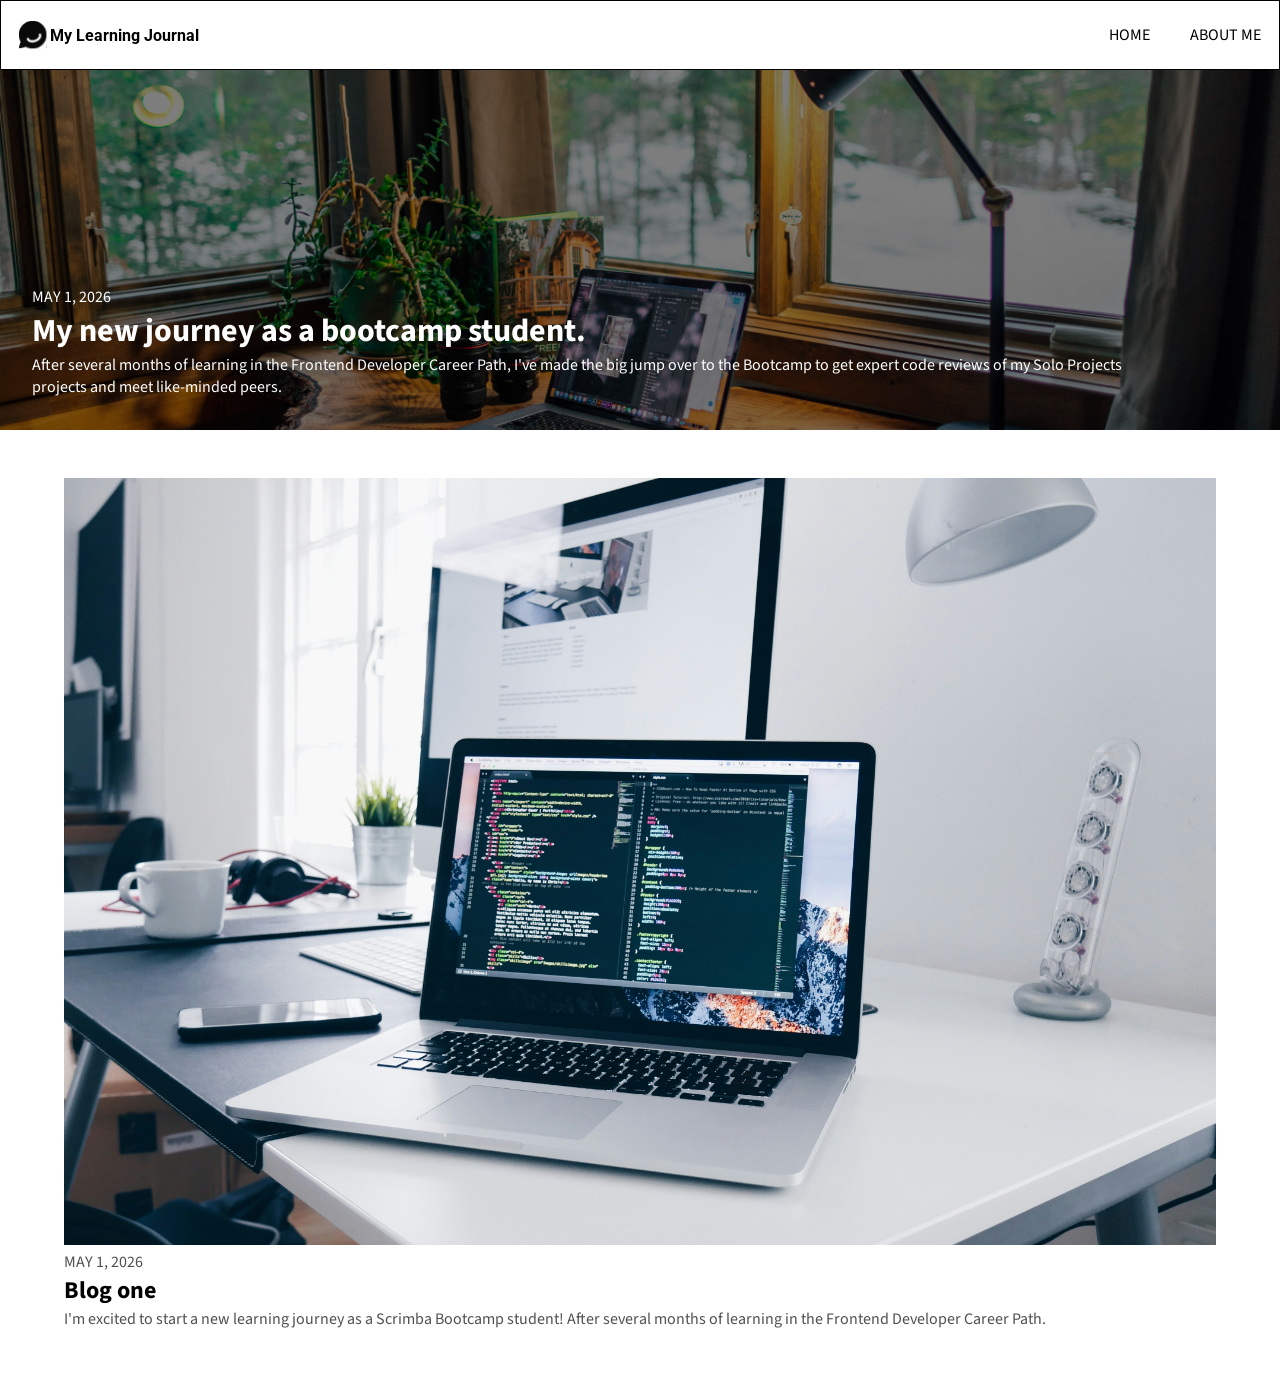
==== home/index.html @ 2460f517 "improve file structure" ====
<!DOCTYPE html>
<html lang="en">
    <head>
        <!-- CSS Stylesheet -->
        <link rel="stylesheet" href="index.css">
        <!-- GOOGLE FONTS -->
        <link rel="preconnect" href="https://fonts.googleapis.com">
        <link rel="preconnect" href="https://fonts.gstatic.com" crossorigin>
        <link href="https://fonts.googleapis.com/css2?family=Source+Sans+3:ital,wght@0,200..900;1,200..900&display=swap" rel="stylesheet">
        <link href="https://fonts.googleapis.com/css2?family=Roboto:ital,wght@0,100..900;1,100..900&display=swap" rel="stylesheet">
    </head>
    <body>
        <nav>
            <div class="logo-container">
                <img class="logo-img" src="../images/logo.svg" alt="logo image">
                <p class="logo-title">My Learning Journal</p>
            </div>
            <div class="nav-options-container">
                <a class="nav-links" href="">Home</a>
                <a class="nav-links" href="">About me</a>
            </div>
        </nav>
        <header>
            <div>
                <p>MAY 1, 2026</p>
                <h1>My new journey as a bootcamp student.</h1>
                <p>
                    After several months of learning in the Frontend Developer Career Path, 
                    I've made the big jump over to the Bootcamp to get expert code reviews of 
                    my Solo Projects projects and meet like-minded peers.
                </p>
            </div>
        </header>
        <main>
            <section>
                <div class="blog-post">
                    <img class="blog-img" src="../images/blog-img-01.jpg" alt="a laptop on table and coding on it's screen">
                    <div>
                        <p class="blog-date">MAY 1, 2026</p>
                        <h2>Blog one</h2>
                        <p class="blog-body">
                            I'm excited to start a new learning journey as a Scrimba Bootcamp student! 
                            After several months of learning in the Frontend Developer Career Path.
                        </p>
                    </div>
                </div>
            </section>
        </main>
        <footer>

        </footer>
        <script src=""></script>
    </body>
</html>
---- home/index.css ----
body, * {
    font-family: "Source Sans 3", sans-serif;
    margin: 0;
}

/* =================
    NAVIGATION
==================== */
nav {
    display: flex;
    justify-content: space-between;
    align-items: center;
    padding: 1.25em 1.125em;
    border: 1px solid black;
}

.logo-container {
    display: flex;
    align-items: center;
    gap: 0.2em;
}

.logo-img {
    width: 15%;
}

.logo-title {
    font-family: "Roboto", sans-serif;
    font-size: 1rem;
    font-weight: bold;
}

.nav-options-container {
    display: flex;
    gap: 2.5em;
}

.nav-links {
    font-size: 1rem;
    text-transform: uppercase;
    color: black;
    text-decoration: none;
    cursor: pointer;
}

.nav-links:hover {
    text-decoration: underline;
}

/* ===================
        HEADER
====================== */
header {
    height: 40vh;
    background: rgba(0, 0, 0, 0.5) url('../images/hero-img.jpg') center / cover;
    background-blend-mode: multiply;
    color: white;
    display: flex;
    align-items: end;
    box-sizing: border-box;
    padding-bottom: 2em;
    padding-left: 2em;
}

header div {
    width: 90%;
}

/* ==============
    MAIN > Section
================= */
section {
    display: grid;
    grid-template-columns: 1fr;
}

.blog-post {
    width: 90%;
    margin: 3em auto;
}

.blog-img {
    width: 100%;
}

.blog-date, .blog-body {
    color: #505050;
}
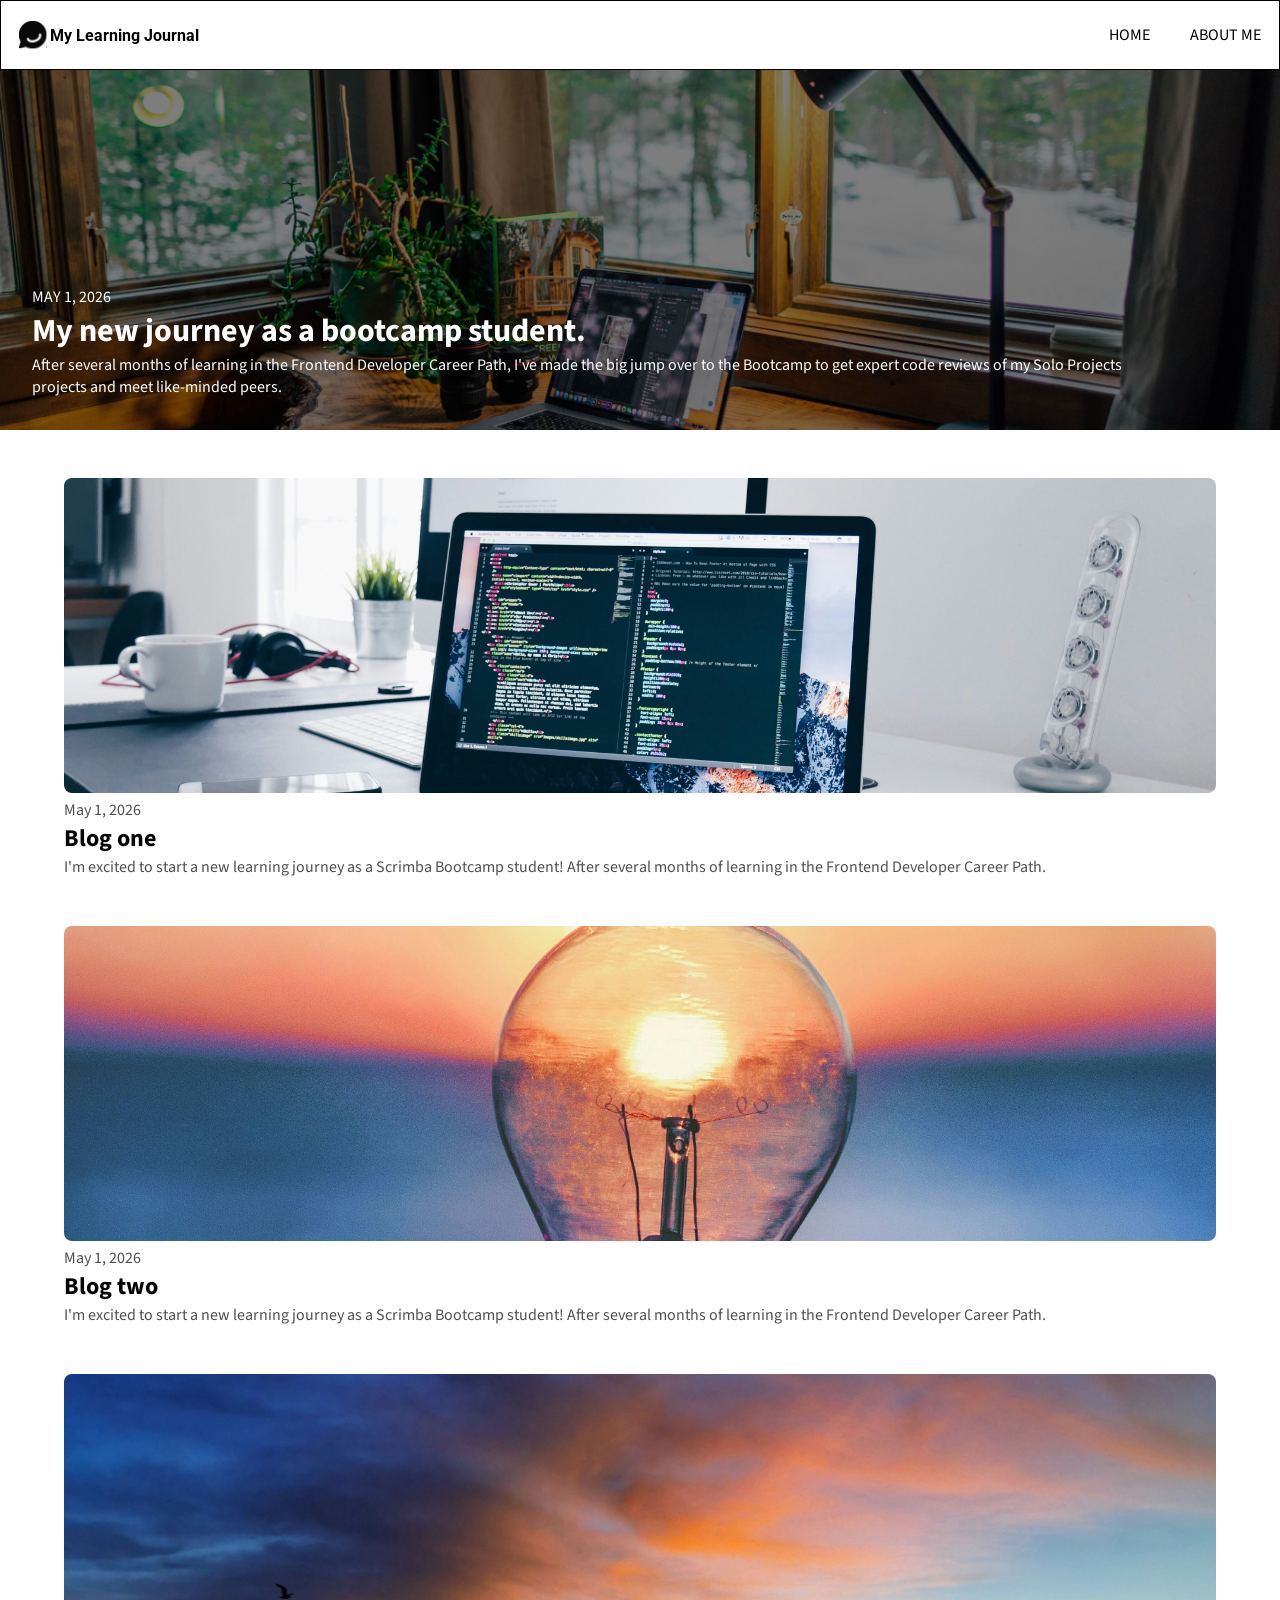
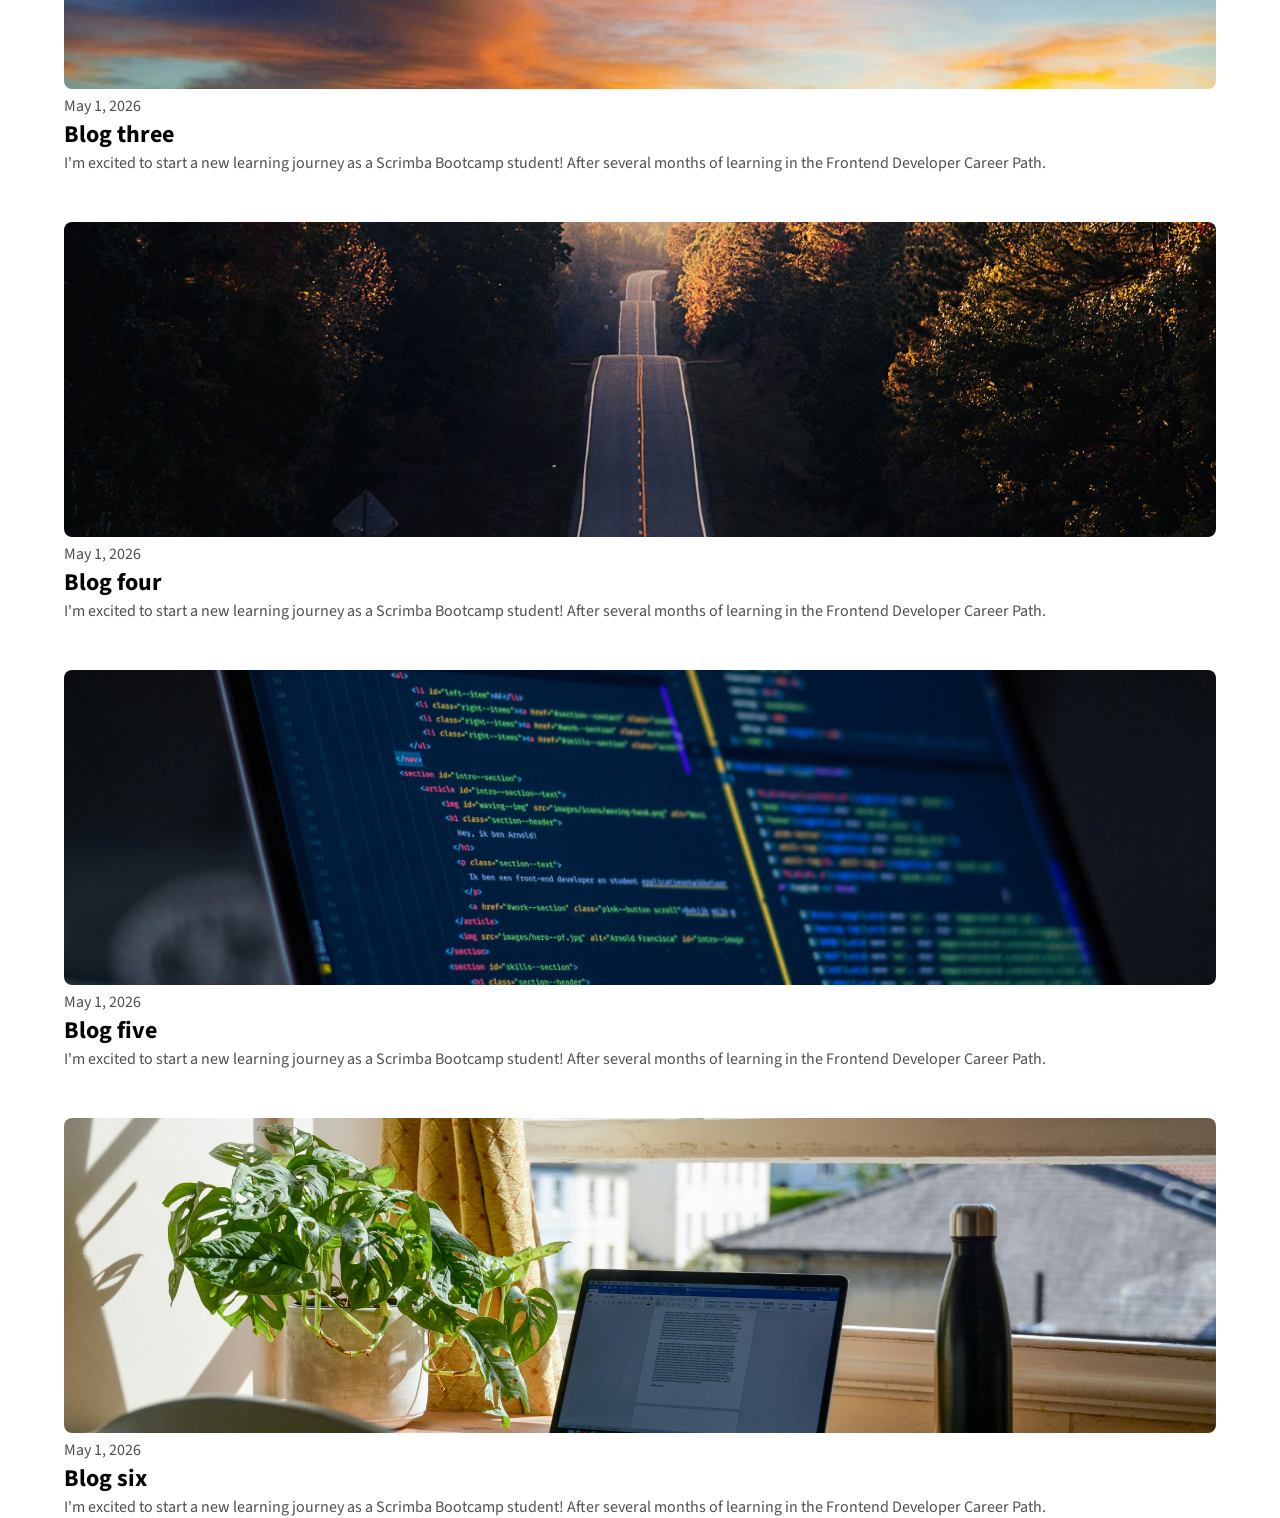
==== commit 32f53732: "render articles to homepage" ====
--- a/home/index.html
+++ b/home/index.html
@@ -32,7 +32,7 @@
             </div>
         </header>
         <main>
-            <section>
+            <section id="articles-section">
                 <div class="blog-post">
                     <img class="blog-img" src="../images/blog-img-01.jpg" alt="a laptop on table and coding on it's screen">
                     <div>
@@ -49,6 +49,6 @@
         <footer>
 
         </footer>
-        <script src=""></script>
+        <script src="index.js" type="module"></script>
     </body>
 </html>
--- a/home/index.css
+++ b/home/index.css
@@ -76,11 +76,14 @@
 
 .blog-post {
     width: 90%;
-    margin: 3em auto;
+    margin: 3em auto 0;
 }
 
 .blog-img {
     width: 100%;
+    height: 35vh;
+    border-radius: 8px;
+    object-fit: cover;
 }
 
 .blog-date, .blog-body {
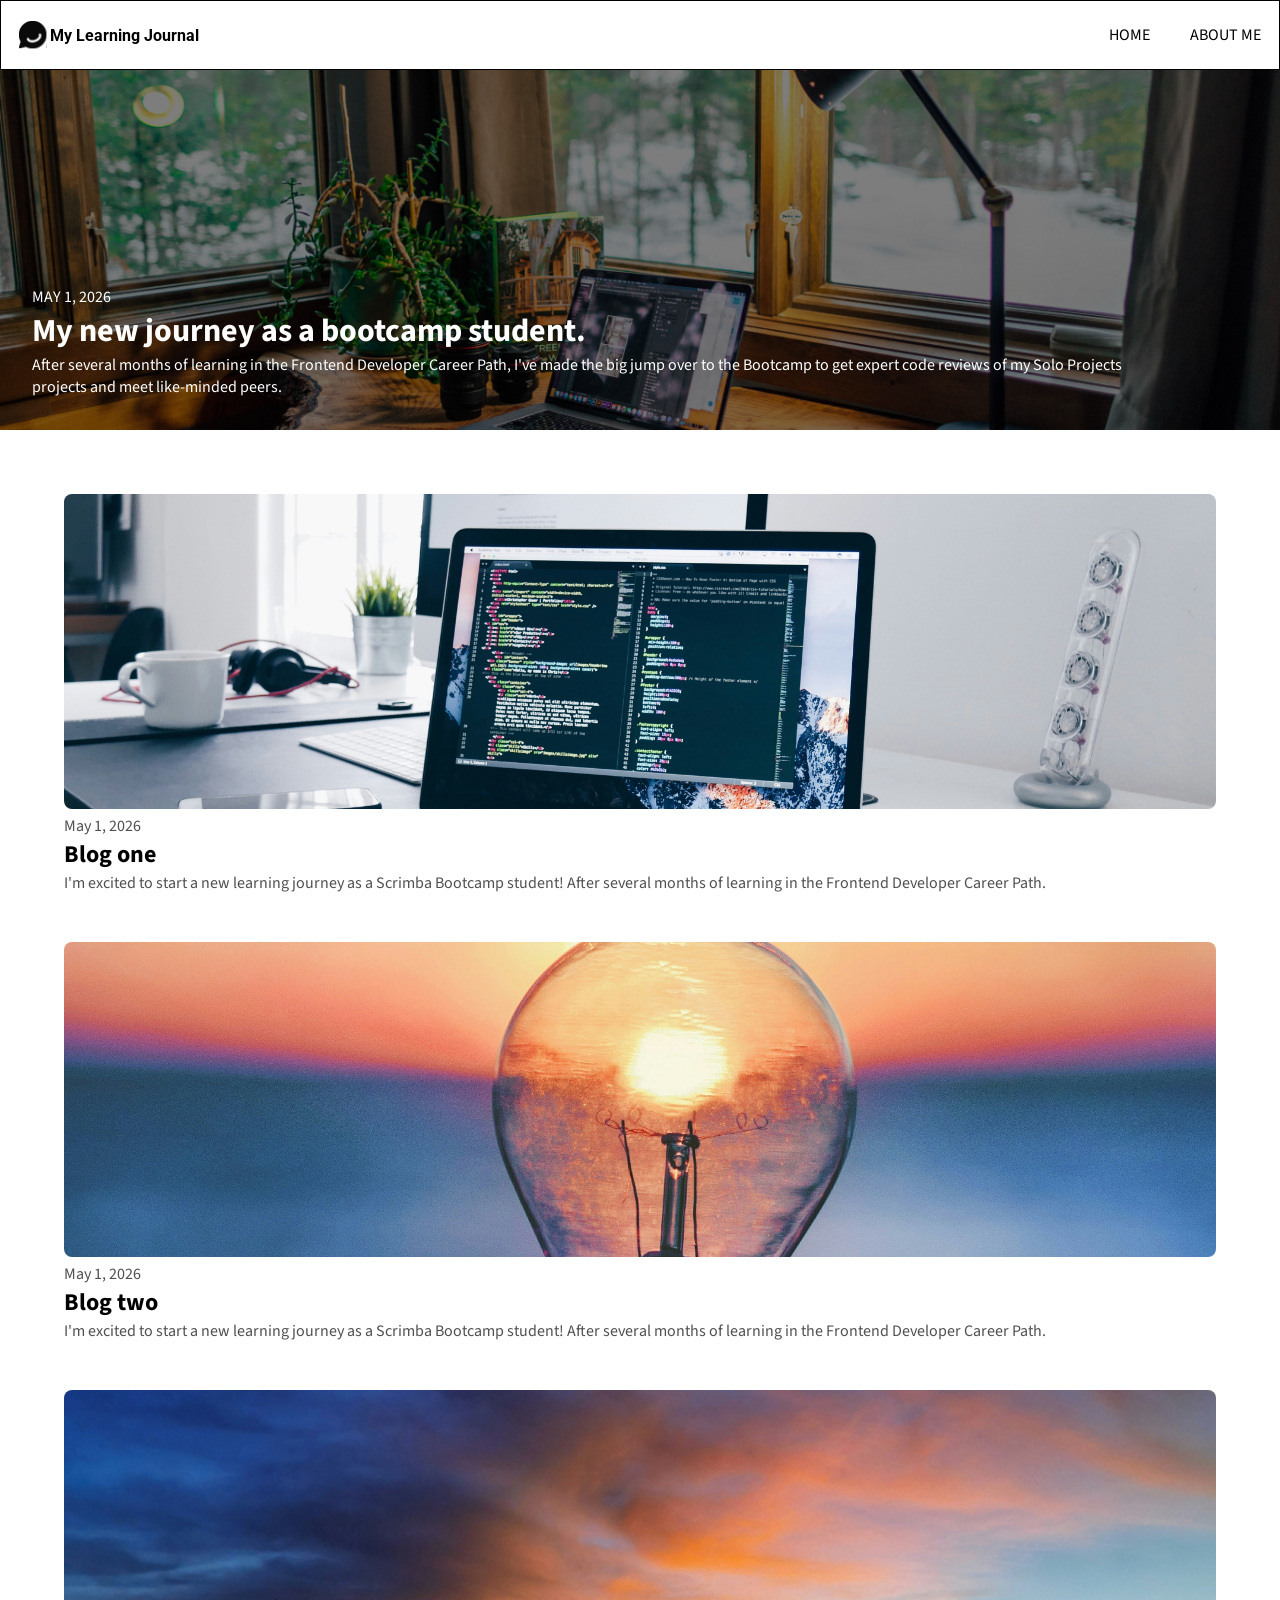
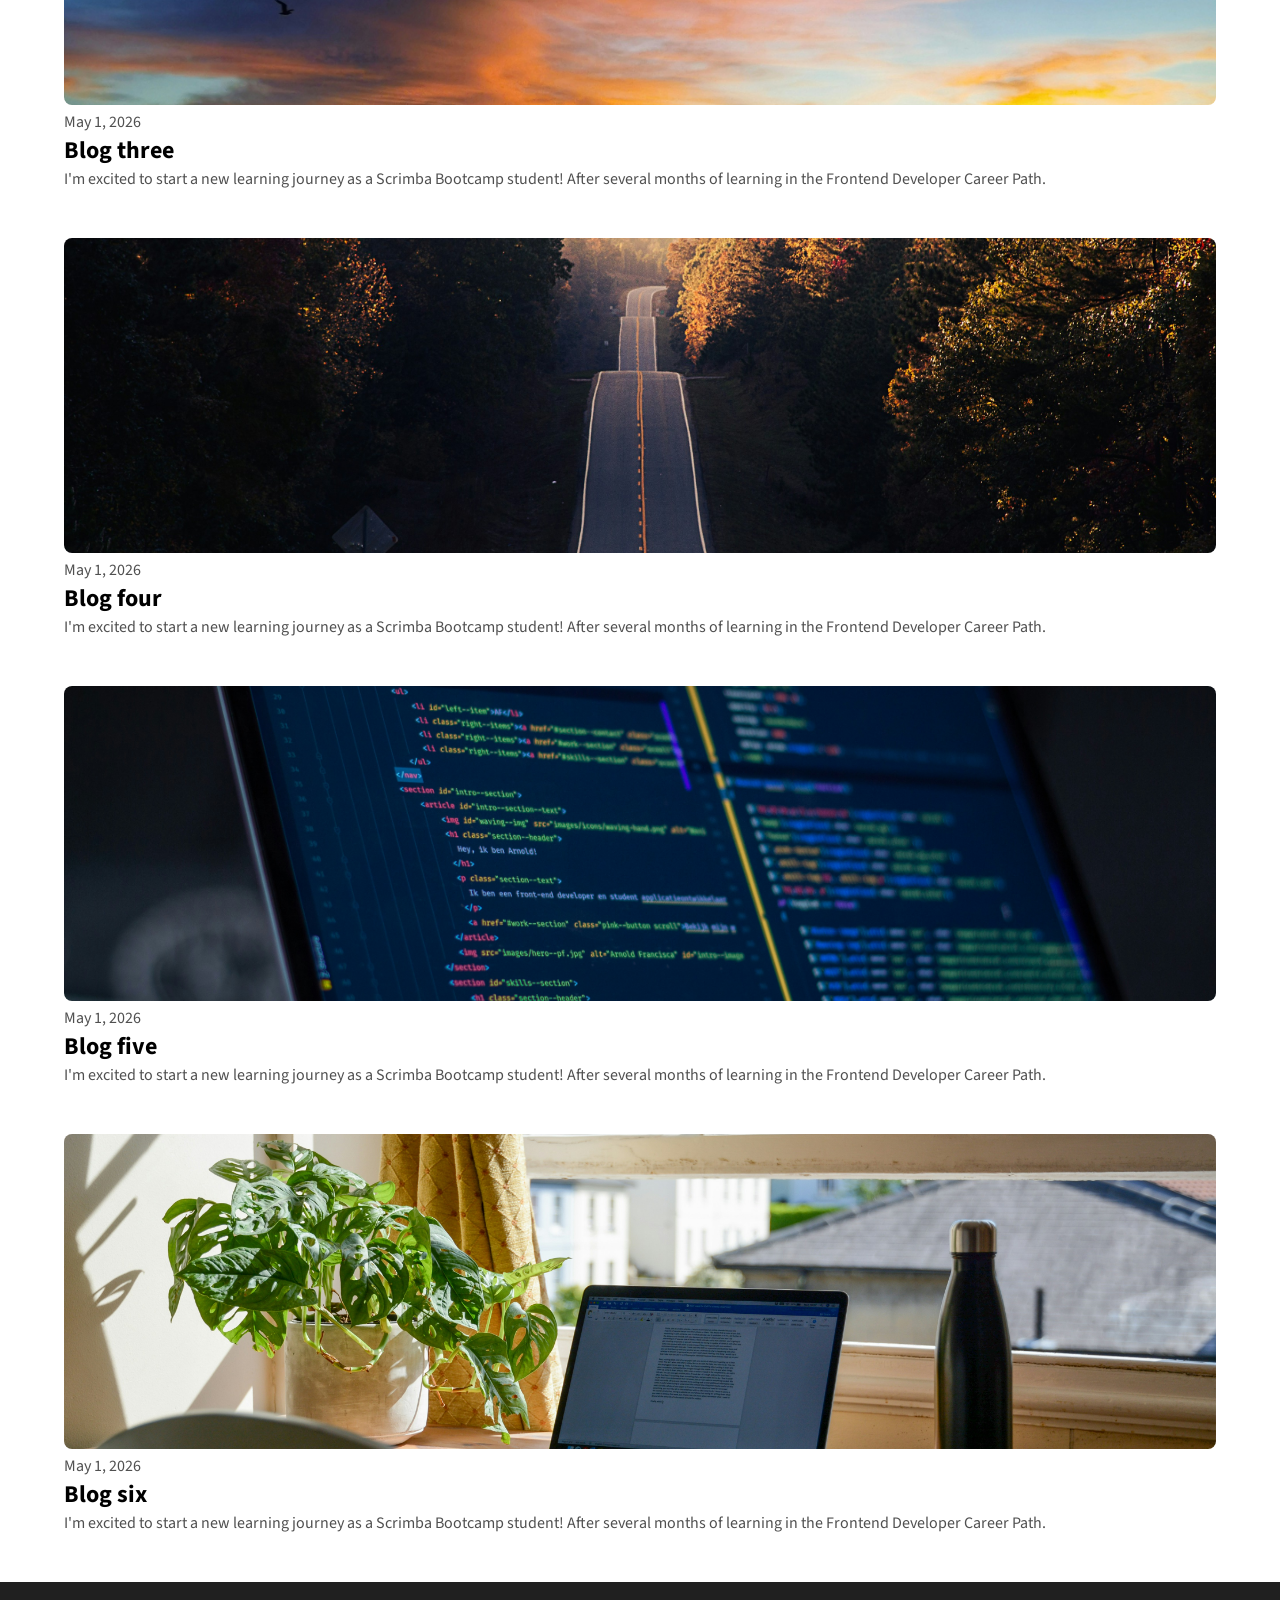
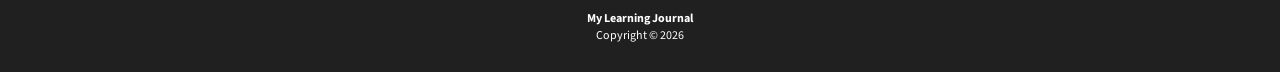
==== commit 74a13642: "footer desing complete" ====
--- a/home/index.html
+++ b/home/index.html
@@ -47,7 +47,8 @@
             </section>
         </main>
         <footer>
-
+            <p class="footer-title" >My Learning Journal</p>
+            <p class="copyright">Copyright © 2026</p>
         </footer>
         <script src="index.js" type="module"></script>
     </body>
--- a/home/index.css
+++ b/home/index.css
@@ -72,6 +72,7 @@
 section {
     display: grid;
     grid-template-columns: 1fr;
+    margin-top: 1em;
 }
 
 .blog-post {
@@ -89,3 +90,26 @@
 .blog-date, .blog-body {
     color: #505050;
 } 
+
+/* =================
+    FOOTER
+==================== */
+footer {
+    display: flex;
+    flex-direction: column;
+    justify-content: center;
+    align-items: center;
+    background: #202020;
+    color: white;
+    height: 10vh;
+    margin-top: 3em;
+}
+
+.footer-title {
+    font-size: 0.75rem;
+    font-weight: bold;
+}
+
+.copyright {
+    font-size: 0.75rem;
+}
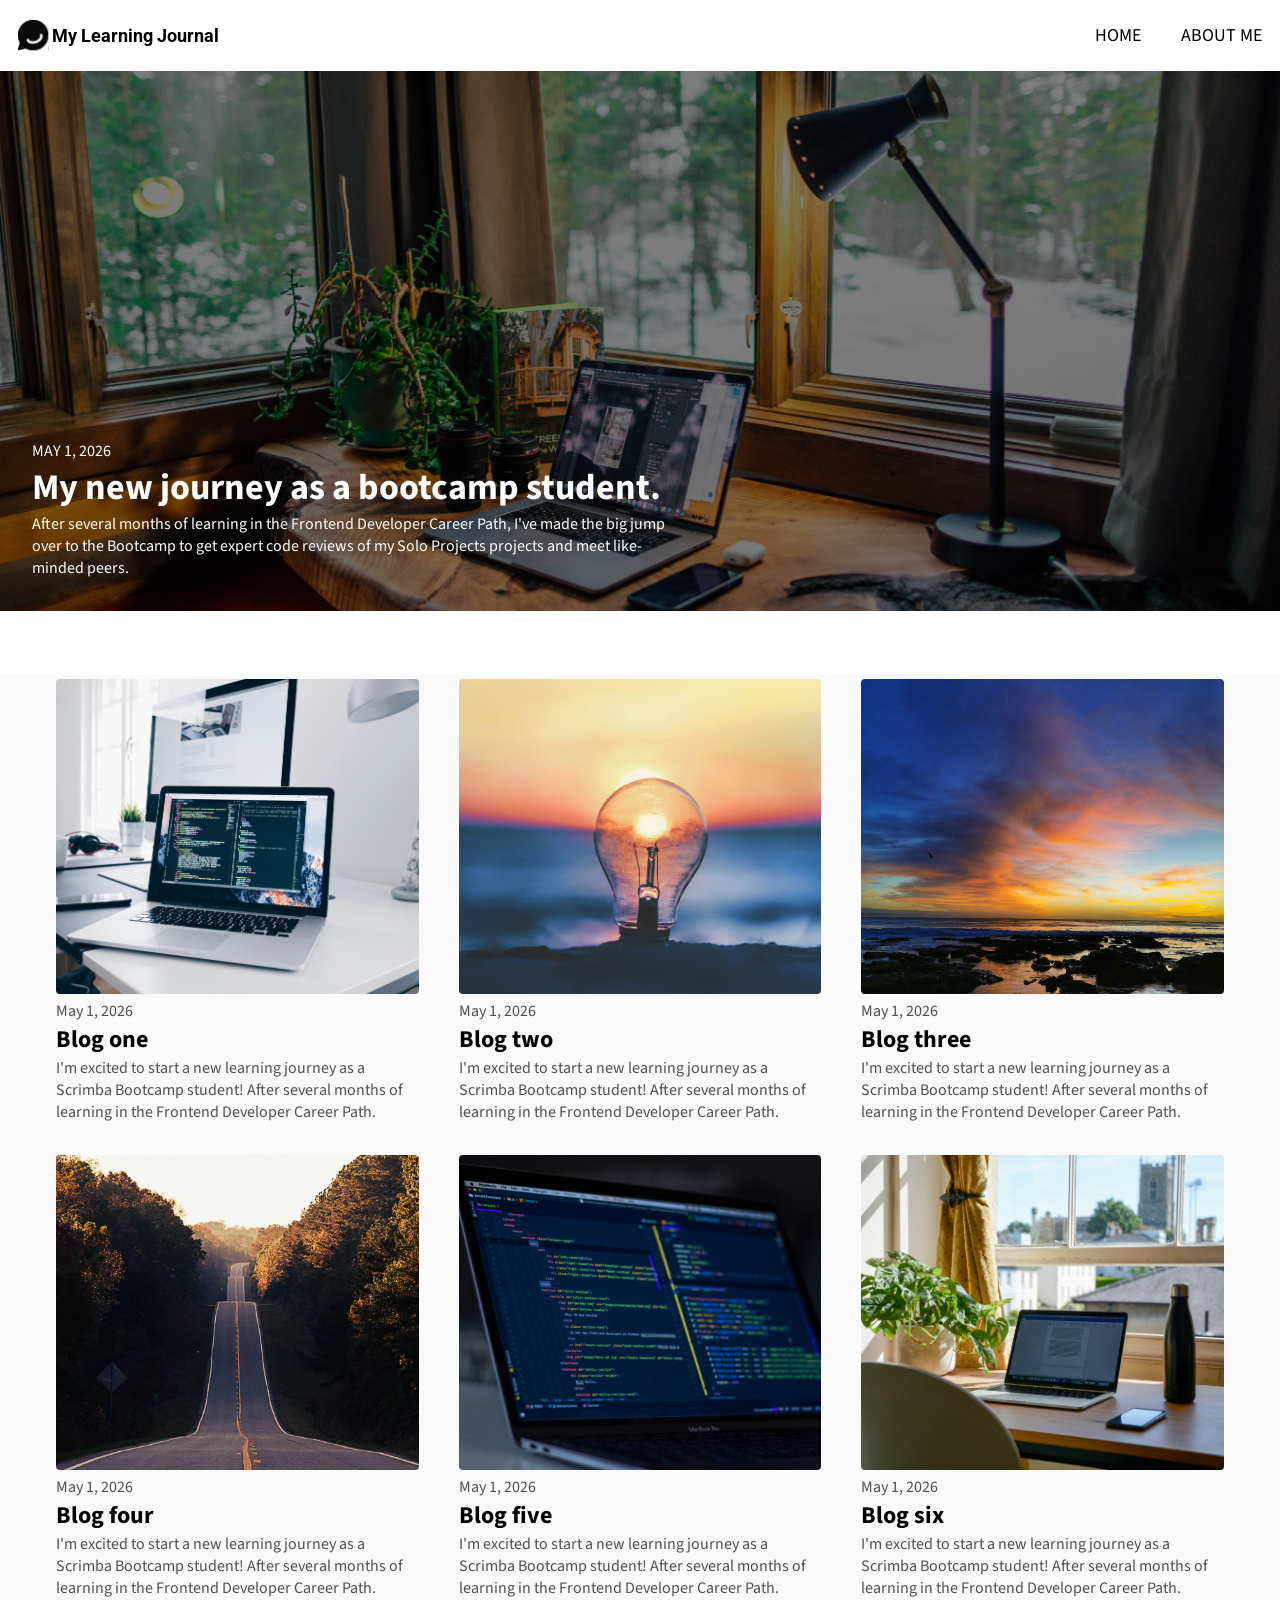
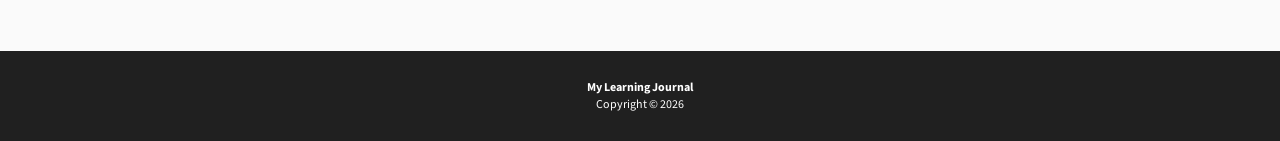
==== commit 606f2fcb: "Added viewport meta tag" ====
--- a/home/index.html
+++ b/home/index.html
@@ -2,28 +2,24 @@
 <html lang="en">
     <head>
         <!-- CSS Stylesheet -->
+        <link rel="stylesheet" href="../utility.css">
         <link rel="stylesheet" href="index.css">
+
         <!-- GOOGLE FONTS -->
         <link rel="preconnect" href="https://fonts.googleapis.com">
         <link rel="preconnect" href="https://fonts.gstatic.com" crossorigin>
         <link href="https://fonts.googleapis.com/css2?family=Source+Sans+3:ital,wght@0,200..900;1,200..900&display=swap" rel="stylesheet">
         <link href="https://fonts.googleapis.com/css2?family=Roboto:ital,wght@0,100..900;1,100..900&display=swap" rel="stylesheet">
+
+        <!-- VIEWPORT META TAG -->
+        <meta name="viewport" content="width=device-width, initial-scale=1.0"> 
     </head>
     <body>
-        <nav>
-            <div class="logo-container">
-                <img class="logo-img" src="../images/logo.svg" alt="logo image">
-                <p class="logo-title">My Learning Journal</p>
-            </div>
-            <div class="nav-options-container">
-                <a class="nav-links" href="">Home</a>
-                <a class="nav-links" href="">About me</a>
-            </div>
-        </nav>
+        <nav></nav>
         <header>
             <div>
                 <p>MAY 1, 2026</p>
-                <h1>My new journey as a bootcamp student.</h1>
+                <a href="../post/post.html" class="hero-article">My new journey as a bootcamp student.</a>
                 <p>
                     After several months of learning in the Frontend Developer Career Path, 
                     I've made the big jump over to the Bootcamp to get expert code reviews of 
@@ -33,23 +29,10 @@
         </header>
         <main>
             <section id="articles-section">
-                <div class="blog-post">
-                    <img class="blog-img" src="../images/blog-img-01.jpg" alt="a laptop on table and coding on it's screen">
-                    <div>
-                        <p class="blog-date">MAY 1, 2026</p>
-                        <h2>Blog one</h2>
-                        <p class="blog-body">
-                            I'm excited to start a new learning journey as a Scrimba Bootcamp student! 
-                            After several months of learning in the Frontend Developer Career Path.
-                        </p>
-                    </div>
-                </div>
+                <!-- blog posts -->
             </section>
         </main>
-        <footer>
-            <p class="footer-title" >My Learning Journal</p>
-            <p class="copyright">Copyright © 2026</p>
-        </footer>
+        <footer></footer>
         <script src="index.js" type="module"></script>
     </body>
 </html>
--- a/utility.css
+++ b/utility.css
@@ -0,0 +1,129 @@
+body, * {
+    font-family: "Source Sans 3", sans-serif;
+    margin: 0;
+}
+
+/* =================
+    NAVIGATION
+==================== */
+nav {
+    display: flex;
+    justify-content: space-between;
+    align-items: center;
+    padding: 1.25em 1.125em;
+    /* border: 1px solid black; */
+}
+
+.logo-container {
+    display: flex;
+    align-items: center;
+    gap: 0.2em;
+}
+
+.logo-img {
+    width: 15%;
+}
+
+.logo-title {
+    font-family: "Roboto", sans-serif;
+    font-size: 1rem;
+    font-weight: bold;
+}
+
+.nav-options-container {
+    display: flex;
+    gap: 2.5em;
+}
+
+.nav-links {
+    font-size: 1rem;
+    text-transform: uppercase;
+    color: black;
+    text-decoration: none;
+    cursor: pointer;
+}
+
+.nav-links:hover {
+    text-decoration: underline;
+}
+
+/* =================
+    MAIN
+==================== */
+main {
+    background-color: #fafafa;
+    padding: 0.25em;
+}
+
+/* =================
+    ARTICLES SECTION
+==================== */
+section {
+    display: grid;
+    grid-template-columns: 1fr;
+    gap: 2em 0;
+    margin-bottom: 3em;
+}
+
+.blog-post {
+    width: 90%;
+    margin: 0 auto;
+}
+
+.blog-img {
+    width: 100%;
+    height: 35vh;
+    border-radius: 4px;
+    object-fit: cover;
+}
+
+.blog-date, .blog-body {
+    color: #505050;
+} 
+
+/* =================
+    FOOTER
+==================== */
+footer {
+    display: flex;
+    flex-direction: column;
+    justify-content: center;
+    align-items: center;
+    background: #202020;
+    color: white;
+    height: 10vh;
+    /* margin-top: 3em; */
+}
+
+.footer-title {
+    font-size: 0.75rem;
+    font-weight: bold;
+}
+
+.copyright {
+    font-size: 0.75rem;
+}
+
+/* ================================
+    SCREEN SIZE BIGGER THAN 650PX
+=================================== */
+@media (min-width: 650px) {
+    /* ================
+        NAV
+    =================== */
+    .logo-title {
+        font-size: 1.125rem;
+    }
+
+    .nav-links {
+        font-size: 1.125rem;
+    }
+
+    /* ====================
+        ARTICLES SECTION
+    ======================= */
+    section {
+        grid-template-columns: repeat(3, minmax(300px, 1fr));
+        margin: 0 2em 3em;
+    }
+}
--- a/home/index.css
+++ b/home/index.css
@@ -1,51 +1,4 @@
-body, * {
-    font-family: "Source Sans 3", sans-serif;
-    margin: 0;
-}
 
-/* =================
-    NAVIGATION
-==================== */
-nav {
-    display: flex;
-    justify-content: space-between;
-    align-items: center;
-    padding: 1.25em 1.125em;
-    border: 1px solid black;
-}
-
-.logo-container {
-    display: flex;
-    align-items: center;
-    gap: 0.2em;
-}
-
-.logo-img {
-    width: 15%;
-}
-
-.logo-title {
-    font-family: "Roboto", sans-serif;
-    font-size: 1rem;
-    font-weight: bold;
-}
-
-.nav-options-container {
-    display: flex;
-    gap: 2.5em;
-}
-
-.nav-links {
-    font-size: 1rem;
-    text-transform: uppercase;
-    color: black;
-    text-decoration: none;
-    cursor: pointer;
-}
-
-.nav-links:hover {
-    text-decoration: underline;
-}
 
 /* ===================
         HEADER
@@ -60,56 +13,60 @@
     box-sizing: border-box;
     padding-bottom: 2em;
     padding-left: 2em;
+    margin-bottom: 3em;
 }
 
 header div {
     width: 90%;
 }
 
-/* ==============
-    MAIN > Section
-================= */
-section {
-    display: grid;
-    grid-template-columns: 1fr;
-    margin-top: 1em;
+.hero-article {
+    font-size: 2rem;
+    font-weight: bold;
+    color: white;
+    text-decoration: none;
+    cursor: pointer;
 }
 
-.blog-post {
-    width: 90%;
-    margin: 3em auto 0;
+.hero-article:hover {
+    text-decoration: underline;
 }
 
-.blog-img {
-    width: 100%;
-    height: 35vh;
-    border-radius: 8px;
-    object-fit: cover;
+/* =======================
+    VIEW MORE BUTTON
+========================== */
+.view-more-btn {
+    font-family: inherit;
+    font-size: 1rem;
+    font-weight: bold;
+    background: none;
+    border: none;
+    display: block;
+    margin: 0 auto 2em;
+    cursor: pointer;
 }
 
-.blog-date, .blog-body {
-    color: #505050;
-} 
-
-/* =================
-    FOOTER
-==================== */
-footer {
-    display: flex;
-    flex-direction: column;
-    justify-content: center;
-    align-items: center;
-    background: #202020;
-    color: white;
-    height: 10vh;
-    margin-top: 3em;
+.view-more-btn:hover {
+    text-decoration: underline;
 }
 
-.footer-title {
-    font-size: 0.75rem;
-    font-weight: bold;
+/* ======================
+    MEDIA ATTRIBUTE
+========================= */
+@media (min-width: 650px) {
+    /* ==================
+        HEADER
+    ===================== */
+    header {
+        height: 60vh;
+        margin-bottom: 4em;
+    }
+
+    header div {
+        max-width: 650px;
+    }
+
+    .hero-article {
+        font-size: 2.25rem;
+    }
 }
-
-.copyright {
-    font-size: 0.75rem;
-}
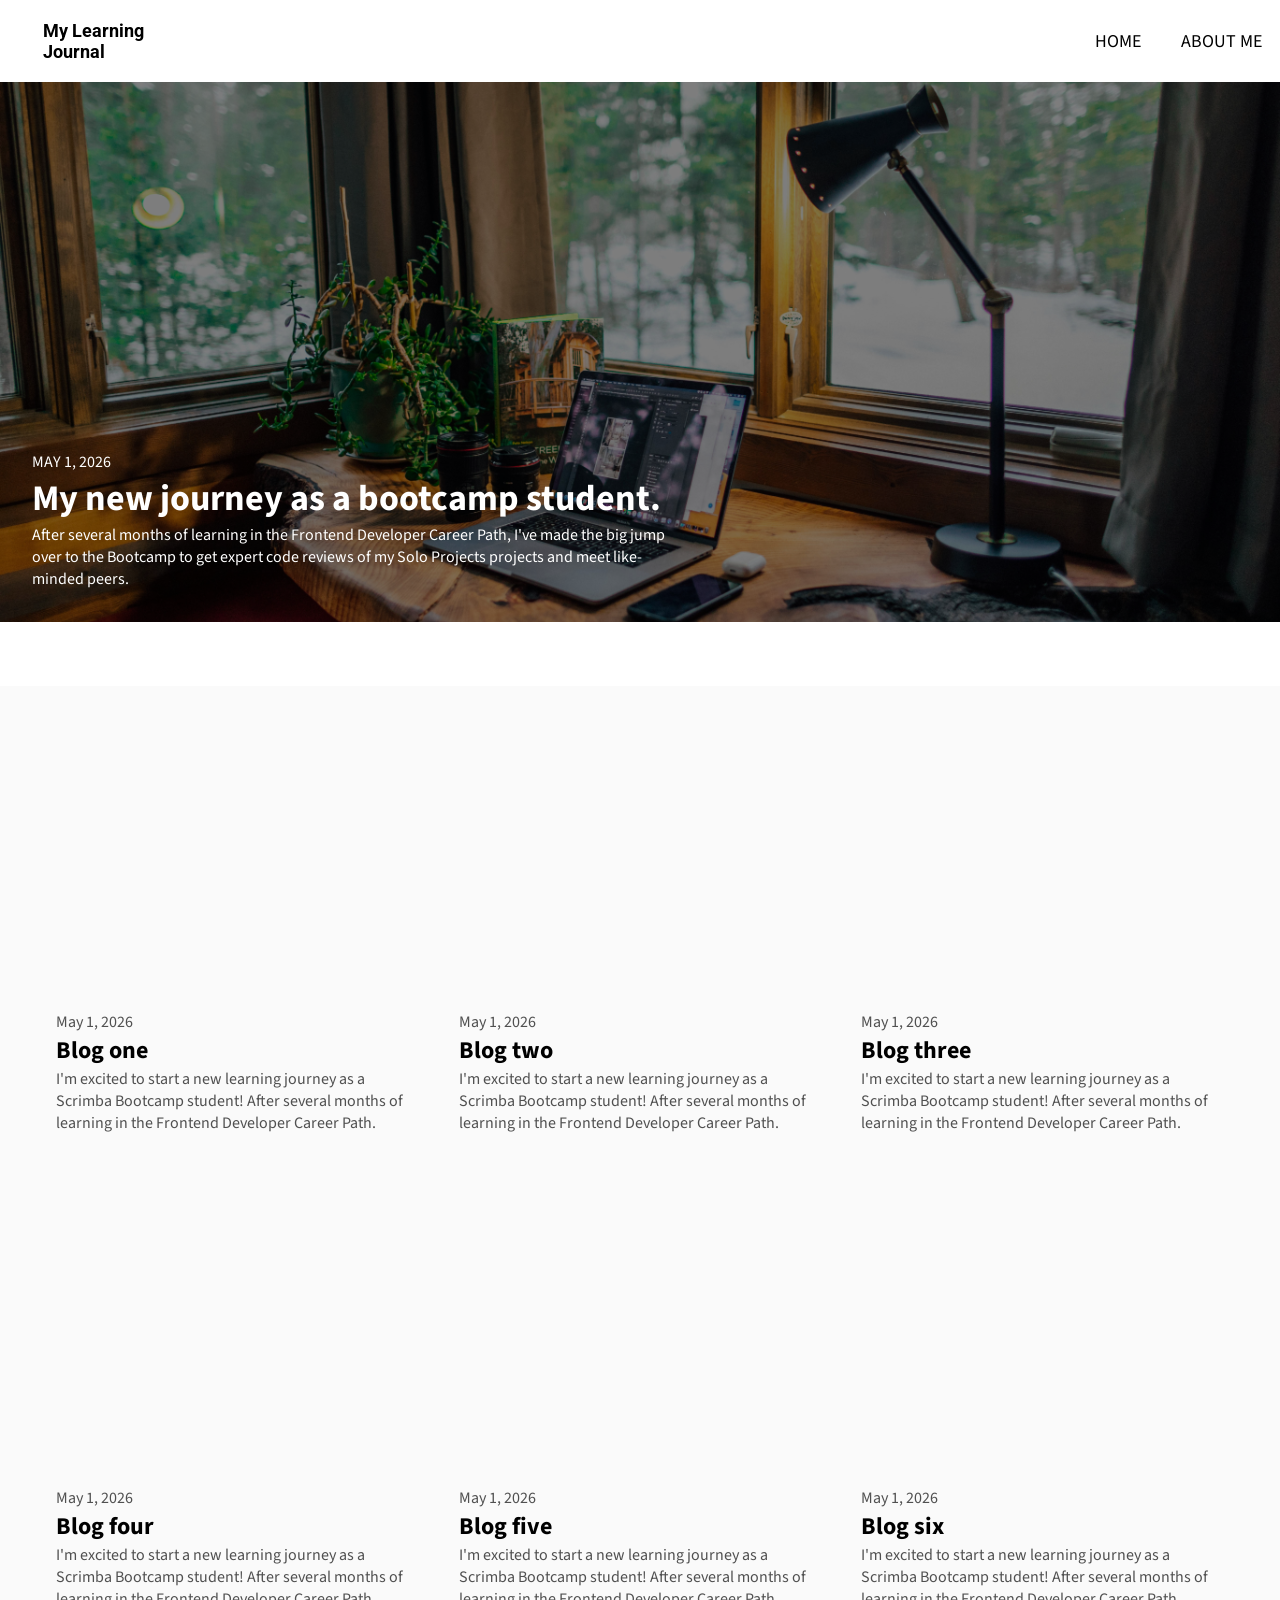
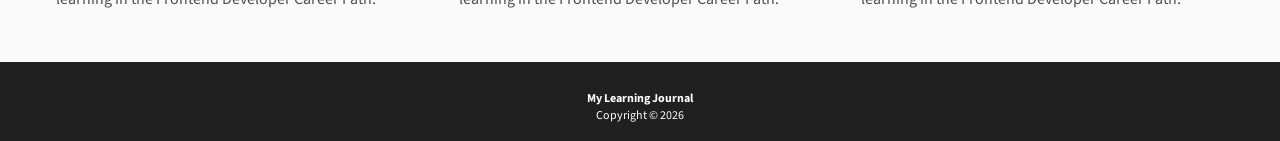
==== commit 3d86bdbb: "Added screen size tracking made javascript more responsive by adding media query tracking." ====
--- a/home/index.html
+++ b/home/index.html
@@ -31,6 +31,7 @@
             <section id="articles-section">
                 <!-- blog posts -->
             </section>
+            <div id="view-more-btn-container"></div>
         </main>
         <footer></footer>
         <script src="index.js" type="module"></script>
